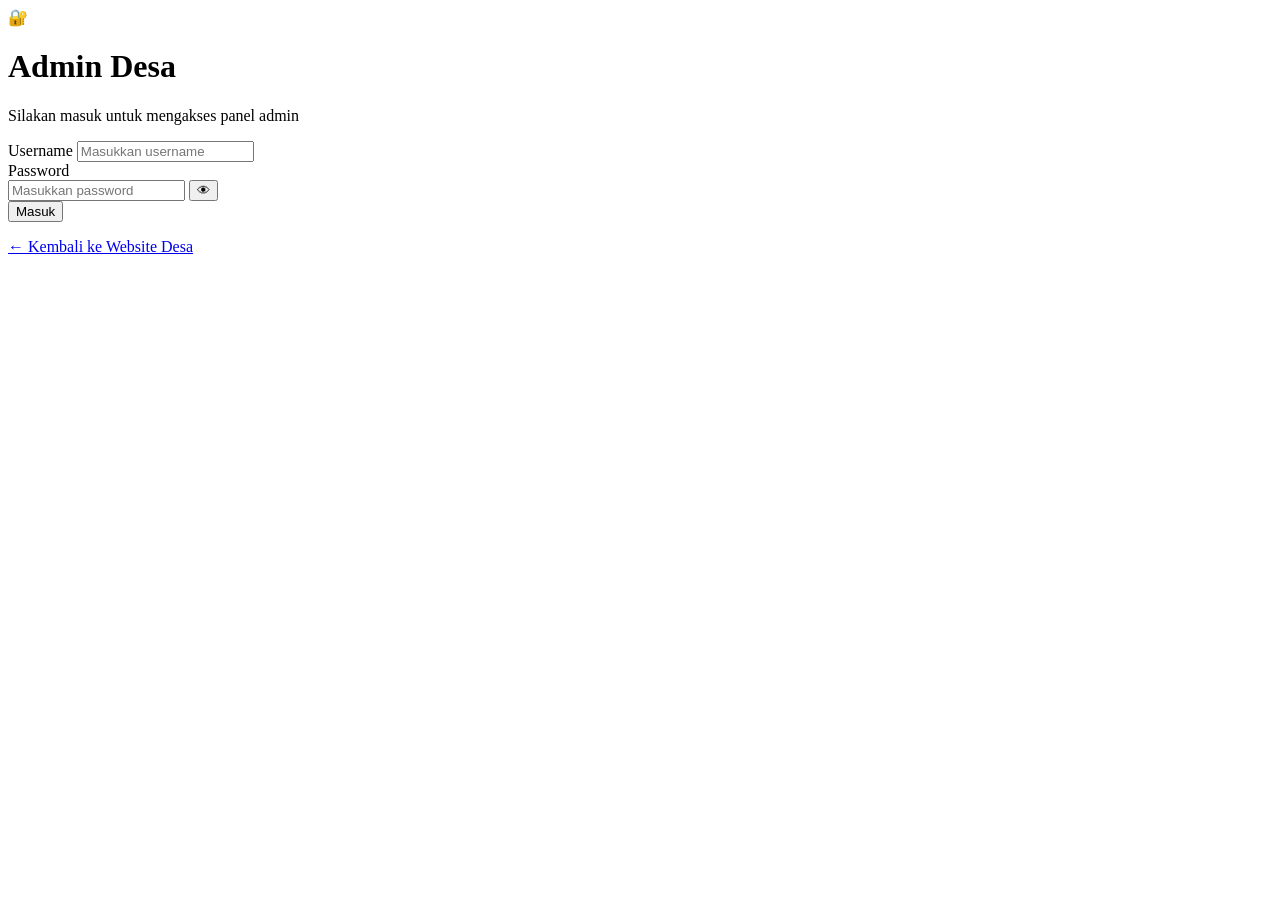
==== admin.html @ 17457028 "Create admin.html" ====
<!DOCTYPE html>
<html lang="id">
<head>
    <meta charset="UTF-8">
    <meta name="viewport" content="width=device-width, initial-scale=1.0">

    <title>Login Admin - Website Desa</title>

    <link rel="stylesheet" href="admin.css">
</head>

<body>

    <main class="login-page">

        <div class="login-card">

            <div class="login-icon">
                🔐
            </div>

            <h1>Admin Desa</h1>

            <p class="login-subtitle">
                Silakan masuk untuk mengakses panel admin
            </p>

            <form id="loginForm">

                <div class="form-group">
                    <label for="username">Username</label>

                    <input
                        type="text"
                        id="username"
                        name="username"
                        placeholder="Masukkan username"
                        autocomplete="username"
                        required
                    >
                </div>

                <div class="form-group">
                    <label for="password">Password</label>

                    <div class="password-box">

                        <input
                            type="password"
                            id="password"
                            name="password"
                            placeholder="Masukkan password"
                            autocomplete="current-password"
                            required
                        >

                        <button
                            type="button"
                            class="show-password"
                            id="showPassword"
                            aria-label="Tampilkan password"
                        >
                            👁
                        </button>

                    </div>
                </div>

                <button type="submit" class="login-button">
                    Masuk
                </button>

                <p id="loginStatus" class="login-status"></p>

            </form>

            <a href="index.html" class="back-link">
                ← Kembali ke Website Desa
            </a>

        </div>

    </main>

    <script>
        // NANTI URL GOOGLE APPS SCRIPT DITEMPEL DI SINI
        const SCRIPT_URL = "MASUKKAN_URL_GOOGLE_APPS_SCRIPT_DI_SINI";


        // Tampilkan / sembunyikan password
        const passwordInput = document.getElementById("password");
        const showPassword = document.getElementById("showPassword");

        showPassword.addEventListener("click", function () {

            if (passwordInput.type === "password") {

                passwordInput.type = "text";
                showPassword.textContent = "🙈";

            } else {

                passwordInput.type = "password";
                showPassword.textContent = "👁";

            }

        });


        // Proses login
        const loginForm = document.getElementById("loginForm");
        const loginStatus = document.getElementById("loginStatus");

        loginForm.addEventListener("submit", async function (event) {

            event.preventDefault();

            const username = document.getElementById("username").value.trim();
            const password = document.getElementById("password").value;

            loginStatus.textContent = "Memeriksa login...";
            loginStatus.className = "login-status loading";

            try {

                const response = await fetch(SCRIPT_URL, {

                    method: "POST",

                    body: new URLSearchParams({
                        action: "login",
                        username: username,
                        password: password
                    })

                });

                const result = await response.json();

                if (result.success) {

                    loginStatus.textContent = "Login berhasil!";
                    loginStatus.className = "login-status success";

                    // Menyimpan status login sementara
                    sessionStorage.setItem("adminLoggedIn", "true");

                    // Pindah ke dashboard
                    setTimeout(function () {
                        window.location.href = "dashboard.html";
                    }, 800);

                } else {

                    loginStatus.textContent =
                        result.message || "Username atau password salah.";

                    loginStatus.className = "login-status error";

                }

            } catch (error) {

                console.error(error);

                loginStatus.textContent =
                    "Terjadi kesalahan. Periksa koneksi atau URL Google Apps Script.";

                loginStatus.className = "login-status error";

            }

        });
    </script>

</body>
</html>
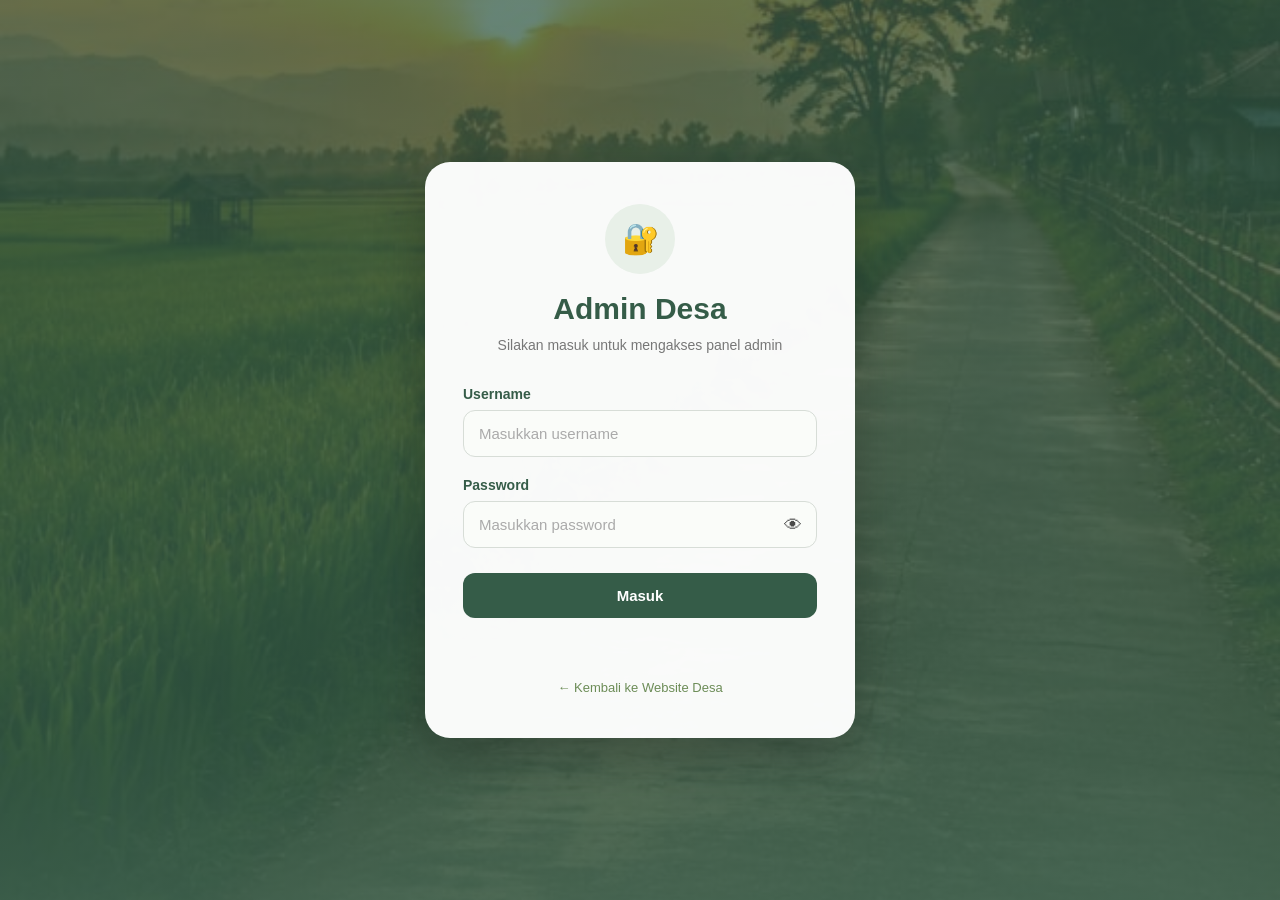
==== commit 949c6011: "Update admin.html" ====
--- a/admin.html
+++ b/admin.html
@@ -5,7 +5,8 @@
     <meta name="viewport" content="width=device-width, initial-scale=1.0">
 
     <title>Login Admin - Website Desa</title>
-
+    
+    <link rel="icon" type="image/png" href="favicon.png">
     <link rel="stylesheet" href="admin.css">
 </head>
 
--- a/admin.css
+++ b/admin.css
@@ -0,0 +1,403 @@
+/* ================================
+   ADMIN LOGIN
+================================ */
+
+* {
+    margin: 0;
+    padding: 0;
+    box-sizing: border-box;
+}
+
+body {
+    font-family: Arial, Helvetica, sans-serif;
+    background:
+        linear-gradient(
+            rgba(53, 92, 72, 0.75),
+            rgba(53, 92, 72, 0.85)
+        ),
+        url("background-sawah.jpg");
+
+    background-size: cover;
+    background-position: center;
+    background-attachment: fixed;
+
+    min-height: 100vh;
+}
+
+
+/* ================================
+   HALAMAN LOGIN
+================================ */
+
+.login-page {
+    min-height: 100vh;
+
+    display: flex;
+    align-items: center;
+    justify-content: center;
+
+    padding: 30px 20px;
+}
+
+
+/* ================================
+   KOTAK LOGIN
+================================ */
+
+.login-card {
+    width: 100%;
+    max-width: 430px;
+
+    background: rgba(255, 255, 255, 0.97);
+
+    padding: 42px 38px;
+
+    border-radius: 25px;
+
+    box-shadow:
+        0 20px 50px rgba(0, 0, 0, 0.25);
+
+    text-align: center;
+
+    animation: loginAppear 0.6s ease;
+}
+
+
+@keyframes loginAppear {
+
+    from {
+        opacity: 0;
+        transform: translateY(25px);
+    }
+
+    to {
+        opacity: 1;
+        transform: translateY(0);
+    }
+
+}
+
+
+/* ================================
+   ICON
+================================ */
+
+.login-icon {
+    width: 70px;
+    height: 70px;
+
+    margin: 0 auto 18px;
+
+    display: flex;
+    align-items: center;
+    justify-content: center;
+
+    background: #e8f0e8;
+
+    border-radius: 50%;
+
+    font-size: 30px;
+}
+
+
+/* ================================
+   JUDUL
+================================ */
+
+.login-card h1 {
+    color: #355c48;
+
+    font-size: 30px;
+
+    margin-bottom: 8px;
+}
+
+
+.login-subtitle {
+    color: #777;
+
+    font-size: 14px;
+
+    line-height: 1.6;
+
+    margin-bottom: 30px;
+}
+
+
+/* ================================
+   FORM
+================================ */
+
+.form-group {
+    text-align: left;
+
+    margin-bottom: 20px;
+}
+
+
+.form-group label {
+    display: block;
+
+    color: #355c48;
+
+    font-size: 14px;
+
+    font-weight: 600;
+
+    margin-bottom: 8px;
+}
+
+
+.form-group input {
+    width: 100%;
+
+    padding: 14px 15px;
+
+    border: 1px solid #d7ddd7;
+
+    border-radius: 12px;
+
+    background: #fafcf9;
+
+    color: #333;
+
+    font-size: 15px;
+
+    outline: none;
+
+    transition: 0.3s;
+}
+
+
+.form-group input::placeholder {
+    color: #aaa;
+}
+
+
+.form-group input:focus {
+    border-color: #6c8c57;
+
+    background: #fff;
+
+    box-shadow:
+        0 0 0 3px rgba(108, 140, 87, 0.12);
+}
+
+
+/* ================================
+   PASSWORD
+================================ */
+
+.password-box {
+    position: relative;
+}
+
+
+.password-box input {
+    padding-right: 50px;
+}
+
+
+.show-password {
+    position: absolute;
+
+    right: 10px;
+    top: 50%;
+
+    transform: translateY(-50%);
+
+    border: none;
+
+    background: transparent;
+
+    cursor: pointer;
+
+    font-size: 18px;
+
+    padding: 5px;
+
+    opacity: 0.7;
+}
+
+
+.show-password:hover {
+    opacity: 1;
+}
+
+
+/* ================================
+   TOMBOL LOGIN
+================================ */
+
+.login-button {
+    width: 100%;
+
+    border: none;
+
+    padding: 14px 20px;
+
+    border-radius: 12px;
+
+    background: #355c48;
+
+    color: white;
+
+    font-size: 15px;
+
+    font-weight: 600;
+
+    cursor: pointer;
+
+    transition: 0.3s;
+
+    margin-top: 5px;
+}
+
+
+.login-button:hover {
+    background: #2c4d3d;
+
+    transform: translateY(-1px);
+}
+
+
+.login-button:active {
+    transform: translateY(0);
+}
+
+
+/* ================================
+   STATUS LOGIN
+================================ */
+
+.login-status {
+    min-height: 22px;
+
+    margin-top: 15px;
+
+    font-size: 13px;
+
+    line-height: 1.5;
+}
+
+
+.login-status.loading {
+    color: #777;
+}
+
+
+.login-status.success {
+    color: #357a4b;
+
+    font-weight: 600;
+}
+
+
+.login-status.error {
+    color: #c0392b;
+
+    font-weight: 600;
+}
+
+
+/* ================================
+   LINK KEMBALI
+================================ */
+
+.back-link {
+    display: inline-block;
+
+    margin-top: 25px;
+
+    color: #6c8c57;
+
+    text-decoration: none;
+
+    font-size: 13px;
+
+    transition: 0.3s;
+}
+
+
+.back-link:hover {
+    color: #355c48;
+
+    text-decoration: underline;
+}
+
+
+/* ================================
+   RESPONSIVE HP
+================================ */
+
+@media (max-width: 600px) {
+
+    .login-page {
+        padding: 20px 15px;
+    }
+
+    .login-card {
+        max-width: 100%;
+
+        padding: 35px 23px;
+
+        border-radius: 22px;
+    }
+
+    .login-icon {
+        width: 62px;
+        height: 62px;
+
+        font-size: 27px;
+
+        margin-bottom: 15px;
+    }
+
+    .login-card h1 {
+        font-size: 26px;
+    }
+
+    .login-subtitle {
+        font-size: 13px;
+
+        margin-bottom: 25px;
+    }
+
+    .form-group {
+        margin-bottom: 17px;
+    }
+
+    .form-group input {
+        padding: 13px 14px;
+
+        font-size: 14px;
+    }
+
+    .password-box input {
+        padding-right: 45px;
+    }
+
+    .login-button {
+        padding: 13px 18px;
+
+        font-size: 14px;
+    }
+
+}
+
+
+/* ================================
+   HP KECIL
+================================ */
+
+@media (max-width: 380px) {
+
+    .login-card {
+        padding: 30px 18px;
+    }
+
+    .login-card h1 {
+        font-size: 24px;
+    }
+
+}
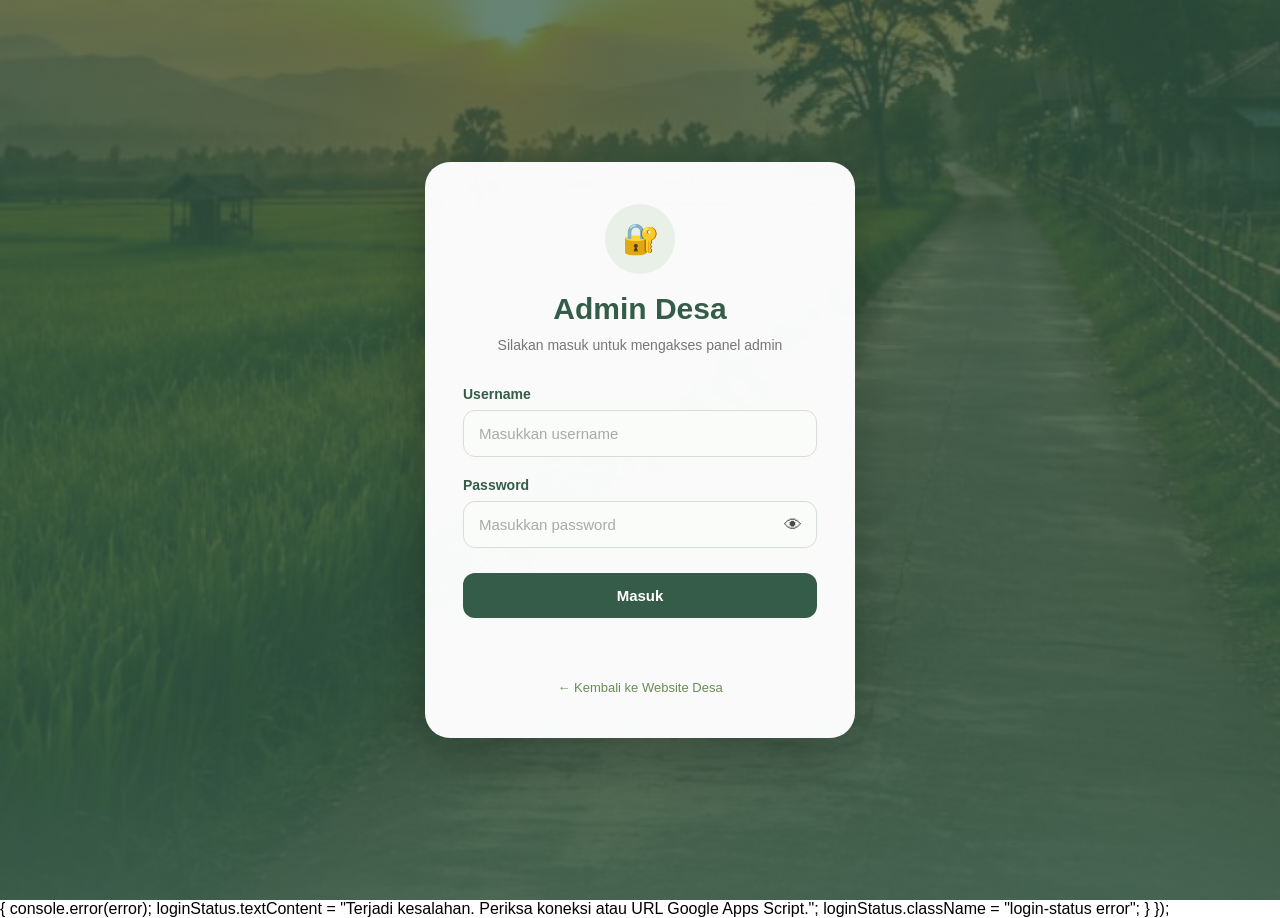
==== commit 3aa9dbdd: "Update admin.html" ====
--- a/admin.html
+++ b/admin.html
@@ -85,7 +85,7 @@
 
     <script>
         // NANTI URL GOOGLE APPS SCRIPT DITEMPEL DI SINI
-        const SCRIPT_URL = "MASUKKAN_URL_GOOGLE_APPS_SCRIPT_DI_SINI";
+        const SCRIPT_URL = "https://script.google.com/macros/s/AKfycbyLOn02MhHMB_BQEyyazog77Fo2GUM3lrh58qTKXgduYdpmyoyQLc6c6ewudoATn0Mh/exec";
 
 
         // Tampilkan / sembunyikan password
@@ -109,59 +109,65 @@
         });
 
 
-        // Proses login
-        const loginForm = document.getElementById("loginForm");
-        const loginStatus = document.getElementById("loginStatus");
+        
+        <script>
+    // Tampilkan / sembunyikan password
+    const passwordInput = document.getElementById("password");
+    const showPassword = document.getElementById("showPassword");
 
-        loginForm.addEventListener("submit", async function (event) {
+    showPassword.addEventListener("click", function () {
 
-            event.preventDefault();
+        if (passwordInput.type === "password") {
+            passwordInput.type = "text";
+            showPassword.textContent = "🙈";
+        } else {
+            passwordInput.type = "password";
+            showPassword.textContent = "👁";
+        }
 
-            const username = document.getElementById("username").value.trim();
-            const password = document.getElementById("password").value;
+    });
 
-            loginStatus.textContent = "Memeriksa login...";
-            loginStatus.className = "login-status loading";
 
-            try {
+    // Proses login admin
+    const loginForm = document.getElementById("loginForm");
+    const loginStatus = document.getElementById("loginStatus");
 
-                const response = await fetch(SCRIPT_URL, {
+    loginForm.addEventListener("submit", function (event) {
 
-                    method: "POST",
+        event.preventDefault();
 
-                    body: new URLSearchParams({
-                        action: "login",
-                        username: username,
-                        password: password
-                    })
+        const username = document.getElementById("username").value.trim();
+        const password = document.getElementById("password").value;
 
-                });
+        // Username dan password admin
+        const ADMIN_USERNAME = "admin";
+        const ADMIN_PASSWORD = "admin123";
 
-                const result = await response.json();
+        if (
+            username === ADMIN_USERNAME &&
+            password === ADMIN_PASSWORD
+        ) {
 
-                if (result.success) {
+            loginStatus.textContent = "Login berhasil!";
+            loginStatus.className = "login-status success";
 
-                    loginStatus.textContent = "Login berhasil!";
-                    loginStatus.className = "login-status success";
+            sessionStorage.setItem("adminLoggedIn", "true");
 
-                    // Menyimpan status login sementara
-                    sessionStorage.setItem("adminLoggedIn", "true");
+            setTimeout(function () {
+                window.location.href = "dashboard.html";
+            }, 800);
 
-                    // Pindah ke dashboard
-                    setTimeout(function () {
-                        window.location.href = "dashboard.html";
-                    }, 800);
+        } else {
 
-                } else {
+            loginStatus.textContent =
+                "Username atau password salah.";
 
-                    loginStatus.textContent =
-                        result.message || "Username atau password salah.";
+            loginStatus.className = "login-status error";
 
-                    loginStatus.className = "login-status error";
+        }
 
-                }
-
-            } catch (error) {
+    });
+</script> {
 
                 console.error(error);
 
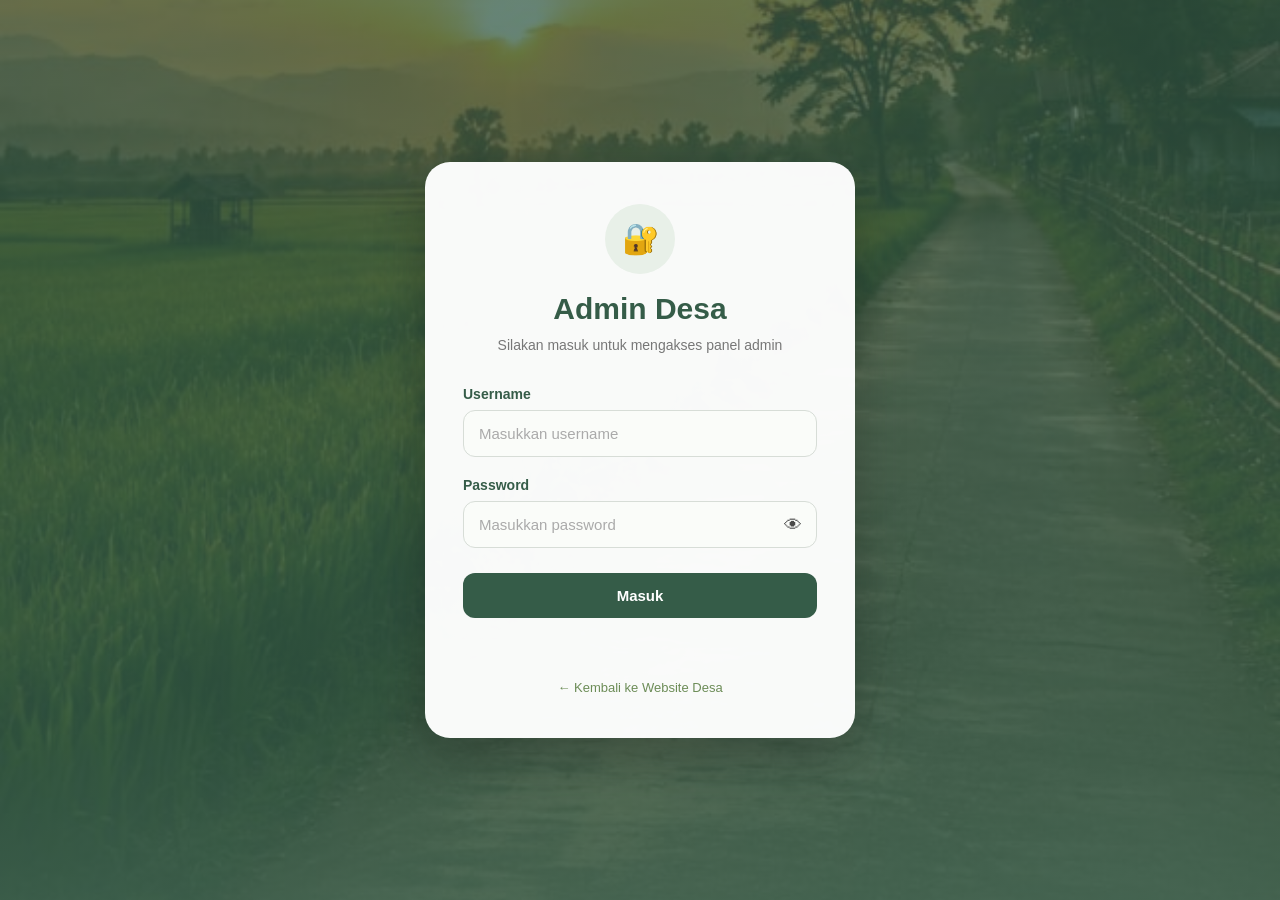
==== commit 32ae5ceb: "Update admin.html" ====
--- a/admin.html
+++ b/admin.html
@@ -1,11 +1,12 @@
 <!DOCTYPE html>
 <html lang="id">
+
 <head>
     <meta charset="UTF-8">
     <meta name="viewport" content="width=device-width, initial-scale=1.0">
 
     <title>Login Admin - Website Desa</title>
-    
+
     <link rel="icon" type="image/png" href="favicon.png">
     <link rel="stylesheet" href="admin.css">
 </head>
@@ -29,7 +30,10 @@
             <form id="loginForm">
 
                 <div class="form-group">
-                    <label for="username">Username</label>
+
+                    <label for="username">
+                        Username
+                    </label>
 
                     <input
                         type="text"
@@ -39,10 +43,15 @@
                         autocomplete="username"
                         required
                     >
+
                 </div>
 
+
                 <div class="form-group">
-                    <label for="password">Password</label>
+
+                    <label for="password">
+                        Password
+                    </label>
 
                     <div class="password-box">
 
@@ -65,17 +74,30 @@
                         </button>
 
                     </div>
+
                 </div>
 
-                <button type="submit" class="login-button">
+
+                <button
+                    type="submit"
+                    class="login-button"
+                >
                     Masuk
                 </button>
 
-                <p id="loginStatus" class="login-status"></p>
+
+                <p
+                    id="loginStatus"
+                    class="login-status"
+                ></p>
 
             </form>
 
-            <a href="index.html" class="back-link">
+
+            <a
+                href="index.html"
+                class="back-link"
+            >
                 ← Kembali ke Website Desa
             </a>
 
@@ -83,103 +105,125 @@
 
     </main>
 
+
     <script>
-        // NANTI URL GOOGLE APPS SCRIPT DITEMPEL DI SINI
-        const SCRIPT_URL = "https://script.google.com/macros/s/AKfycbyLOn02MhHMB_BQEyyazog77Fo2GUM3lrh58qTKXgduYdpmyoyQLc6c6ewudoATn0Mh/exec";
-
-
-        // Tampilkan / sembunyikan password
-        const passwordInput = document.getElementById("password");
-        const showPassword = document.getElementById("showPassword");
-
-        showPassword.addEventListener("click", function () {
-
-            if (passwordInput.type === "password") {
-
-                passwordInput.type = "text";
-                showPassword.textContent = "🙈";
-
-            } else {
-
-                passwordInput.type = "password";
-                showPassword.textContent = "👁";
+
+        // ==============================
+        // TAMPILKAN / SEMBUNYIKAN PASSWORD
+        // ==============================
+
+        const passwordInput =
+            document.getElementById("password");
+
+        const showPassword =
+            document.getElementById("showPassword");
+
+
+        showPassword.addEventListener(
+            "click",
+            function () {
+
+                if (passwordInput.type === "password") {
+
+                    passwordInput.type = "text";
+
+                    showPassword.textContent = "🙈";
+
+                } else {
+
+                    passwordInput.type = "password";
+
+                    showPassword.textContent = "👁";
+
+                }
 
             }
-
-        });
-
-
-        
-        <script>
-    // Tampilkan / sembunyikan password
-    const passwordInput = document.getElementById("password");
-    const showPassword = document.getElementById("showPassword");
-
-    showPassword.addEventListener("click", function () {
-
-        if (passwordInput.type === "password") {
-            passwordInput.type = "text";
-            showPassword.textContent = "🙈";
-        } else {
-            passwordInput.type = "password";
-            showPassword.textContent = "👁";
-        }
-
-    });
-
-
-    // Proses login admin
-    const loginForm = document.getElementById("loginForm");
-    const loginStatus = document.getElementById("loginStatus");
-
-    loginForm.addEventListener("submit", function (event) {
-
-        event.preventDefault();
-
-        const username = document.getElementById("username").value.trim();
-        const password = document.getElementById("password").value;
-
-        // Username dan password admin
-        const ADMIN_USERNAME = "admin";
-        const ADMIN_PASSWORD = "admin123";
-
-        if (
-            username === ADMIN_USERNAME &&
-            password === ADMIN_PASSWORD
-        ) {
-
-            loginStatus.textContent = "Login berhasil!";
-            loginStatus.className = "login-status success";
-
-            sessionStorage.setItem("adminLoggedIn", "true");
-
-            setTimeout(function () {
-                window.location.href = "dashboard.html";
-            }, 800);
-
-        } else {
-
-            loginStatus.textContent =
-                "Username atau password salah.";
-
-            loginStatus.className = "login-status error";
-
-        }
-
-    });
-</script> {
-
-                console.error(error);
-
-                loginStatus.textContent =
-                    "Terjadi kesalahan. Periksa koneksi atau URL Google Apps Script.";
-
-                loginStatus.className = "login-status error";
+        );
+
+
+        // ==============================
+        // LOGIN ADMIN
+        // ==============================
+
+        const loginForm =
+            document.getElementById("loginForm");
+
+        const loginStatus =
+            document.getElementById("loginStatus");
+
+
+        loginForm.addEventListener(
+            "submit",
+            function (event) {
+
+                event.preventDefault();
+
+
+                const username =
+                    document
+                    .getElementById("username")
+                    .value
+                    .trim();
+
+
+                const password =
+                    document
+                    .getElementById("password")
+                    .value;
+
+
+                // LOGIN ADMIN
+                const ADMIN_USERNAME = "admin";
+
+                const ADMIN_PASSWORD = "admin123";
+
+
+                if (
+                    username === ADMIN_USERNAME &&
+                    password === ADMIN_PASSWORD
+                ) {
+
+                    loginStatus.textContent =
+                        "Login berhasil!";
+
+                    loginStatus.className =
+                        "login-status success";
+
+
+                    // Simpan status login
+                    sessionStorage.setItem(
+                        "adminLoggedIn",
+                        "true"
+                    );
+
+
+                    // Masuk dashboard
+                    setTimeout(
+                        function () {
+
+                            window.location.href =
+                                "dashboard.html";
+
+                        },
+                        800
+                    );
+
+
+                } else {
+
+                    loginStatus.textContent =
+                        "Username atau password salah.";
+
+                    loginStatus.className =
+                        "login-status error";
+
+                }
 
             }
-
-        });
+        );
+
     </script>
 
 </body>
+
 </html>
